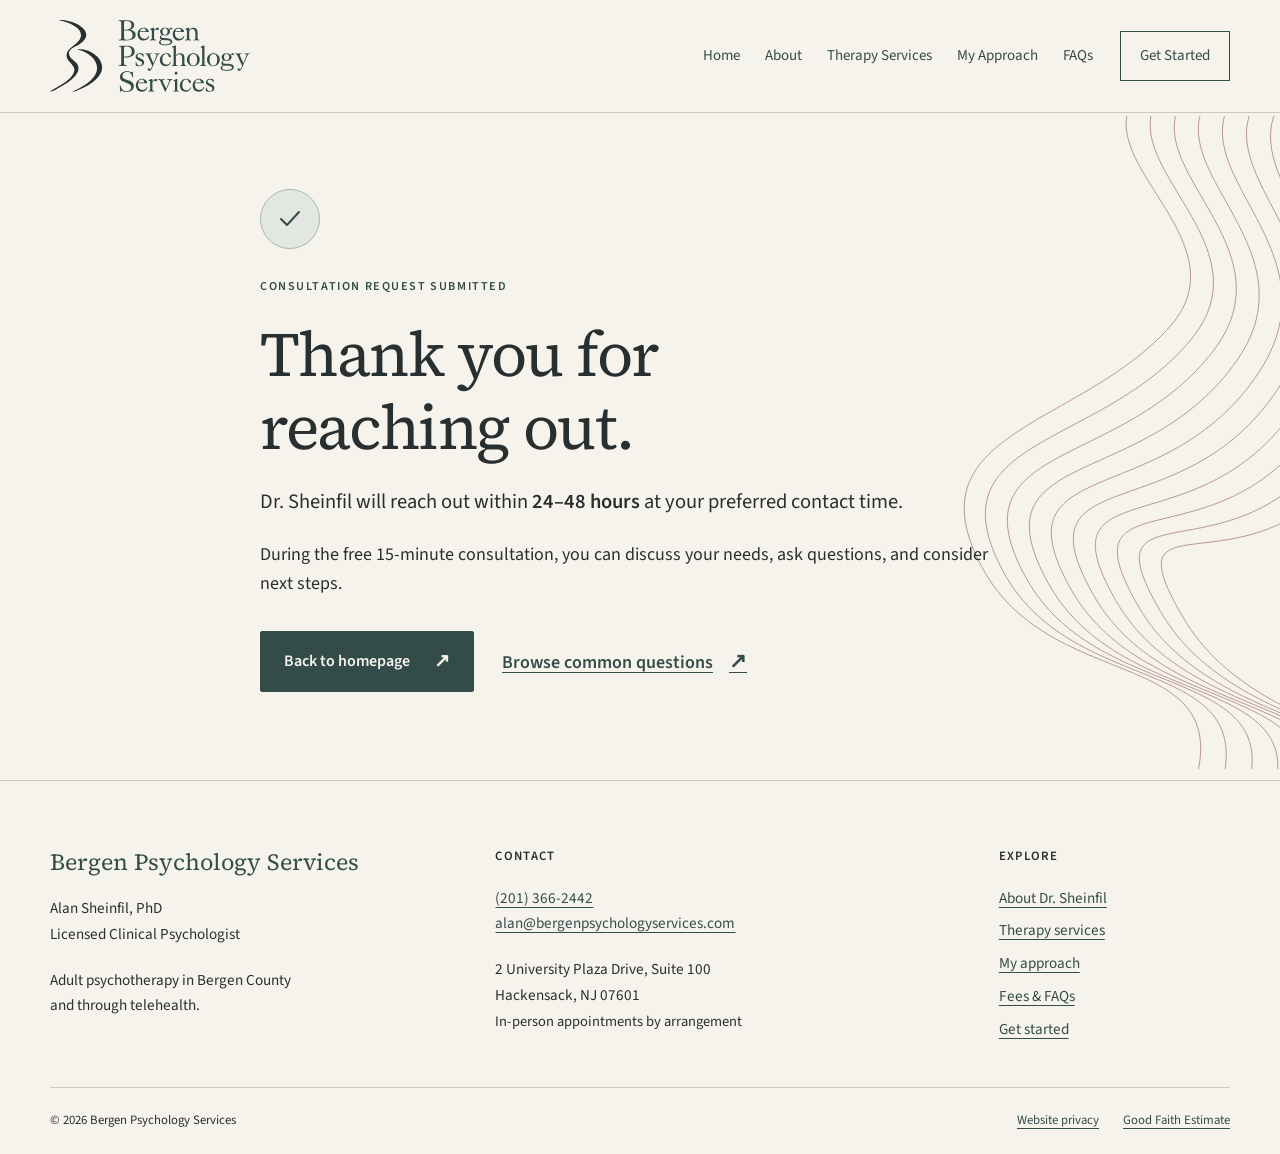
==== thank-you/index.html @ dedd071b "Use clean homepage links and add consultation thank-you page" ====
<!doctype html>
<html lang="en">
  <head>
    <meta charset="utf-8" />
    <meta name="viewport" content="width=device-width, initial-scale=1" />
    <meta name="robots" content="noindex, follow" />
    <title>Thank You | Bergen Psychology Services</title>
    <meta
      name="description"
      content="Thank you for your consultation request. Dr. Sheinfil will reach out within 24–48 hours at your preferred contact time."
    />
    <link
      rel="canonical"
      href="https://bergenpsychologyservices.com/thank-you/"
    />
    <meta property="og:type" content="website" />
    <meta
      property="og:title"
      content="Thank You | Bergen Psychology Services"
    />
    <meta
      property="og:description"
      content="Thank you for your consultation request. Dr. Sheinfil will reach out within 24–48 hours at your preferred contact time."
    />
    <meta
      property="og:url"
      content="https://bergenpsychologyservices.com/thank-you/"
    />
    <meta
      property="og:image"
      content="https://bergenpsychologyservices.com/Images/HeadShot-alans%20(1).png"
    />
    <meta name="theme-color" content="#344c49" />
    <link rel="icon" href="/Images/favicon.svg" type="image/svg+xml" />
    <link
      rel="preload"
      href="/assets/fonts/source-serif-4-latin-400-normal.woff2"
      as="font"
      type="font/woff2"
      crossorigin
    />
    <link
      rel="preload"
      href="/assets/fonts/source-sans-3-latin-400-normal.woff2"
      as="font"
      type="font/woff2"
      crossorigin
    />
    <link rel="stylesheet" href="/assets/site.css?v=consultation-thanks" />
    <script src="/assets/site.js" defer></script>
  </head>
  <body>
    <a class="skip-link" href="#main">Skip to content</a>
    <header class="site-header">
      <div class="container header-inner">
        <a class="brand" href="/" aria-label="Bergen Psychology Services — home"
          ><img
            src="/assets/logo.svg"
            width="210"
            height="76"
            alt="Bergen Psychology Services"
        /></a>
        <nav class="desktop-nav" aria-label="Main">
          <ul>
            <li><a href="/">Home</a></li>
            <li><a href="/about.html">About</a></li>
            <li><a href="/services.html">Therapy Services</a></li>
            <li><a href="/approach.html">My Approach</a></li>
            <li><a href="/faq.html">FAQs</a></li>
            <li>
              <a href="/get-started.html" class="nav-cta">Get Started</a>
            </li>
          </ul>
        </nav>
        <details class="mobile-nav">
          <summary>Menu <span aria-hidden="true">☰</span></summary>
          <nav aria-label="Mobile">
            <ul>
              <li><a href="/">Home</a></li>
              <li><a href="/about.html">About</a></li>
              <li><a href="/services.html">Therapy Services</a></li>
              <li><a href="/approach.html">My Approach</a></li>
              <li><a href="/faq.html">FAQs</a></li>
              <li>
                <a href="/get-started.html" class="nav-cta">Get Started</a>
              </li>
            </ul>
          </nav>
        </details>
      </div>
    </header>
    <main id="main" tabindex="-1">
      <section class="page-hero confirmation">
        <div class="container narrow">
          <div class="confirmation-icon" aria-hidden="true">
            <svg viewBox="0 0 32 32" fill="none">
              <path
                d="m7 16 6 6 12-13"
                stroke="currentColor"
                stroke-width="2"
                stroke-linecap="round"
                stroke-linejoin="round"
              />
            </svg>
          </div>
          <p class="eyebrow">Consultation request submitted</p>
          <h1>Thank you for reaching out.</h1>
          <p class="lede">
            Dr. Sheinfil will reach out within <strong>24–48 hours</strong> at
            your preferred contact time.
          </p>
          <p class="measure">
            During the free 15-minute consultation, you can discuss your needs,
            ask questions, and consider next steps.
          </p>
          <div class="confirmation-actions">
            <a class="button" href="/"
              >Back to homepage <span aria-hidden="true">↗</span></a
            ><a class="text-link" href="/faq.html"
              >Browse common questions <span aria-hidden="true">↗</span></a
            >
          </div>
        </div>
      </section>
    </main>
    <footer class="site-footer">
      <div class="container footer-grid">
        <div>
          <a class="footer-brand" href="/">Bergen Psychology Services</a>
          <p>Alan Sheinfil, PhD<br />Licensed Clinical Psychologist</p>
          <p>
            Adult psychotherapy in Bergen County<br />and through telehealth.
          </p>
        </div>
        <div>
          <h2>Contact</h2>
          <p>
            <a href="tel:+12013662442">(201) 366-2442</a><br /><a
              href="mailto:alan@bergenpsychologyservices.com"
              >alan@bergenpsychologyservices.com</a
            >
          </p>
          <p>
            2 University Plaza Drive, Suite 100<br />Hackensack, NJ 07601<br /><span
              class="small"
              >In-person appointments by arrangement</span
            >
          </p>
        </div>
        <nav aria-label="Footer">
          <h2>Explore</h2>
          <ul>
            <li><a href="/about.html">About Dr. Sheinfil</a></li>
            <li><a href="/services.html">Therapy services</a></li>
            <li><a href="/approach.html">My approach</a></li>
            <li><a href="/faq.html">Fees &amp; FAQs</a></li>
            <li><a href="/get-started.html#request">Get started</a></li>
          </ul>
        </nav>
      </div>
      <div class="container footer-bottom">
        <p>© 2026 Bergen Psychology Services</p>
        <div>
          <a href="/privacy.html">Website privacy</a
          ><a href="/good-faith-estimate.html">Good Faith Estimate</a>
        </div>
      </div>
    </footer>
    <a class="mobile-cta" href="/"
      >Return to homepage <span aria-hidden="true">↗</span></a
    >
  </body>
</html>
---- assets/site.css ----
@font-face {
  font-family: "Source Serif 4";
  src: url("fonts/source-serif-4-latin-400-normal.woff2") format("woff2");
  font-weight: 400;
  font-style: normal;
  font-display: swap;
}
@font-face {
  font-family: "Source Sans 3";
  src: url("fonts/source-sans-3-latin-400-normal.woff2") format("woff2");
  font-weight: 400;
  font-style: normal;
  font-display: swap;
}
@font-face {
  font-family: "Source Sans 3";
  src: url("fonts/source-sans-3-latin-600-normal.woff2") format("woff2");
  font-weight: 600 900;
  font-style: normal;
  font-display: swap;
}
:root {
  --sage: #344c49;
  --ivory: #f6f3ed;
  --linen: #d6ccbe;
  --clay: #a5796b;
  --charcoal: #282f30;
  --muted: #52625e;
  --line: #c9cbc3;
  --paper: #fdfcf9;
  --serif: "Source Serif 4", Georgia, serif;
  --sans: "Source Sans 3", Arial, sans-serif;
}
* {
  box-sizing: border-box;
}
html {
  scroll-behavior: smooth;
  scroll-padding-top: 24px;
}
body {
  margin: 0;
  background: var(--ivory);
  color: var(--charcoal);
  font-family: var(--sans);
  font-size: 18px;
  line-height: 1.6;
  -webkit-font-smoothing: antialiased;
}
h1,
h2,
h3 {
  font-family: var(--serif);
  font-weight: 400;
  line-height: 1.15;
  letter-spacing: -0.025em;
  margin: 0 0 24px;
}
h1 {
  font-size: clamp(2.5rem, 4.9vw, 4.5rem);
}
h2 {
  font-size: clamp(2rem, 3.2vw, 3rem);
}
h3 {
  font-size: 1.65rem;
}
p {
  margin: 0 0 20px;
}
strong {
  font-weight: 600;
}
a {
  color: var(--sage);
  text-underline-offset: 4px;
  text-decoration-thickness: 1px;
}
a:hover {
  text-decoration-thickness: 2px;
}
a,
button,
input,
select,
summary {
  -webkit-tap-highlight-color: transparent;
}
a:focus-visible,
button:focus-visible,
input:focus-visible,
select:focus-visible,
summary:focus-visible {
  outline: 3px solid #846152;
  outline-offset: 5px;
}
img {
  display: block;
  max-width: 100%;
  height: auto;
}
figure {
  margin: 0;
}
ul,
ol {
  padding-left: 1.3em;
  margin: 0 0 24px;
}
li + li {
  margin-top: 8px;
}
hr {
  border: 0;
  border-top: 1px solid var(--line);
  margin: 38px 0;
}
button,
input,
select {
  font: inherit;
}
button,
a,
summary {
  touch-action: manipulation;
}
.container {
  width: min(1180px, calc(100% - 96px));
  margin-inline: auto;
}
.narrow {
  max-width: 760px;
}
.measure {
  max-width: 760px;
}
.small {
  font-size: 0.91rem;
  line-height: 1.55;
}
.nowrap {
  white-space: nowrap;
}
.eyebrow {
  font-family: var(--sans);
  font-size: 0.76rem;
  font-weight: 600;
  letter-spacing: 0.13em;
  text-transform: uppercase;
  color: var(--sage);
  margin-bottom: 22px;
}
.lede {
  font-size: 1.28rem;
  line-height: 1.5;
}
.text-link {
  font-weight: 600;
  display: inline-flex;
  align-items: baseline;
  gap: 16px;
  margin-top: 6px;
}
.text-link span {
  font-size: 1.15em;
}
.button {
  display: inline-flex;
  justify-content: center;
  align-items: center;
  gap: 24px;
  background: var(--sage);
  color: var(--ivory);
  border: 1px solid var(--sage);
  padding: 16px 23px;
  min-height: 54px;
  text-decoration: none;
  font-size: 1rem;
  font-weight: 600;
  line-height: 1.4;
  border-radius: 2px;
  transition: background 0.2s;
  cursor: pointer;
}
.button:hover {
  background: #253b38;
}
.button span {
  font-size: 1.2em;
}
.skip-link {
  position: absolute;
  left: 20px;
  top: -100px;
  padding: 14px 20px;
  z-index: 100;
  background: var(--paper);
  border: 2px solid var(--sage);
}
.skip-link:focus {
  top: 12px;
}
.site-header {
  border-bottom: 1px solid var(--line);
  background: var(--ivory);
}
.header-inner {
  min-height: 112px;
  display: flex;
  justify-content: space-between;
  align-items: center;
  gap: 30px;
}
.brand {
  flex: 0 0 200px;
  display: block;
}
.brand img {
  width: 200px;
  height: auto;
}
.desktop-nav ul,
.mobile-nav ul,
.site-footer nav ul {
  display: flex;
  align-items: center;
  list-style: none;
  margin: 0;
  padding: 0;
  gap: 25px;
}
.desktop-nav li,
.mobile-nav li {
  margin: 0;
}
.desktop-nav a {
  font-size: 0.94rem;
  text-decoration: none;
  white-space: nowrap;
  display: block;
  padding-block: 10px;
}
.desktop-nav a:hover,
.desktop-nav a[aria-current="page"] {
  text-decoration: underline;
  text-underline-offset: 7px;
}
.desktop-nav .nav-cta {
  border: 1px solid var(--sage);
  padding: 12px 19px;
  margin-left: 2px;
}
.desktop-nav .nav-cta:hover {
  background: var(--sage);
  color: var(--ivory);
  text-decoration: none;
}
.mobile-nav {
  display: none;
  position: relative;
}
.mobile-nav summary {
  list-style: none;
  cursor: pointer;
  font-size: 1rem;
  padding: 12px 0 12px 16px;
  display: flex;
  gap: 12px;
}
.mobile-nav summary::-webkit-details-marker {
  display: none;
}
.hero {
  padding: 68px 0 70px;
  position: relative;
  overflow: hidden;
}
.hero:after {
  content: "";
  position: absolute;
  width: 700px;
  height: 700px;
  right: -280px;
  top: 0;
  background: url("contours.svg") center/contain no-repeat;
  opacity: 0.35;
  z-index: 0;
  pointer-events: none;
}
.hero-grid {
  display: grid;
  grid-template-columns: 1.4fr 1fr;
  gap: 72px;
  align-items: center;
  position: relative;
  z-index: 1;
}
.hero h1 {
  font-size: clamp(2.5rem, 4.45vw, 4.15rem);
  line-height: 1.07;
  max-width: 650px;
  margin-bottom: 27px;
}
.hero .lede {
  max-width: 540px;
  font-size: 1.25rem;
  margin-bottom: 17px;
}
.hero-copy > p:not(.eyebrow) {
  max-width: 540px;
}
.hero-copy > .button {
  margin-top: 7px;
}
.hero-detail {
  font-size: 0.85rem;
  color: var(--muted);
  margin: 14px 0 0;
}
.hero-portrait {
  padding: 12px 0 0;
  max-width: 385px;
  justify-self: end;
  width: 100%;
}
.hero-portrait img {
  width: 100%;
  aspect-ratio: 446/550;
  object-fit: cover;
  object-position: top;
  border-radius: 180px 180px 2px 2px;
}
.hero-portrait figcaption {
  padding: 19px 0 0;
  display: flex;
  flex-direction: column;
}
.hero-portrait figcaption strong {
  font-family: var(--serif);
  font-size: 1.45rem;
  font-weight: 400;
  letter-spacing: -0.02em;
}
.hero-portrait figcaption span {
  font-size: 0.9rem;
  color: var(--muted);
  margin-top: 3px;
}
.section {
  padding: 88px 0;
}
.recognition {
  background: var(--paper);
  border-top: 1px solid var(--line);
  border-bottom: 1px solid var(--line);
}
.split {
  display: grid;
  grid-template-columns: 1fr 1fr;
  gap: 90px;
  align-items: start;
}
.split h2 {
  max-width: 510px;
}
.prose p:last-child {
  margin-bottom: 0;
}
.prose h2:not(:first-child) {
  margin-top: 48px;
}
.section-heading {
  display: flex;
  align-items: end;
  justify-content: space-between;
  gap: 45px;
  margin-bottom: 40px;
}
.section-heading h2 {
  margin-bottom: 0;
}
.section-heading .text-link {
  font-size: 1rem;
  flex-shrink: 0;
}
.focus-grid {
  display: grid;
  grid-template-columns: repeat(3, 1fr);
  gap: 38px;
  margin-top: 42px;
}
.focus-grid article {
  border-top: 1px solid var(--sage);
  padding-top: 26px;
  display: flex;
  flex-direction: column;
}
.focus-grid h3 {
  max-width: 300px;
  margin-bottom: 18px;
}
.focus-grid p {
  font-size: 1.05rem;
}
.index-number {
  color: var(--muted);
  font-size: 0.9rem;
  letter-spacing: 0.08em;
  margin-bottom: 28px;
}
.focus-grid .text-link {
  font-size: 0.95rem;
  margin-top: auto;
  padding-top: 12px;
}
.sage {
  background: var(--sage);
  color: var(--ivory);
}
.sage .eyebrow,
.sage a {
  color: var(--ivory);
}
.sage a:focus-visible {
  outline-color: var(--ivory);
}
.sage .split {
  gap: 110px;
}
.sage h2 {
  font-size: clamp(2.1rem, 3.3vw, 3.1rem);
}
.sage p {
  color: #e5e9e3;
}
.principles > div {
  border-top: 1px solid #70837e;
  padding: 24px 0 6px;
}
.principles > div:first-child {
  padding-top: 0;
  border: 0;
}
.principles h3 {
  font-size: 1.55rem;
  margin-bottom: 10px;
}
.principles p {
  font-size: 1.05rem;
}
.linen {
  background: #eae3d9;
}
.steps {
  display: grid;
  grid-template-columns: repeat(3, 1fr);
  list-style: none;
  gap: 40px;
  margin: 42px 0 0;
  padding: 0;
}
.steps li {
  margin: 0;
  border-top: 1px solid #b7b4a8;
  padding-top: 24px;
}
.steps li > span {
  color: var(--sage);
  font-size: 0.85rem;
  display: block;
  margin-bottom: 24px;
}
.steps h3 {
  font-size: 1.55rem;
}
.steps p {
  font-size: 1.05rem;
  margin-bottom: 0;
}
.details-grid {
  display: grid;
  grid-template-columns: 1fr 1fr 1.3fr;
  margin: 0 0 26px;
  gap: 35px;
}
.details-grid > div {
  border-top: 1px solid var(--line);
  padding-top: 22px;
}
.details-grid dt {
  font-size: 0.87rem;
  margin-bottom: 17px;
}
.details-grid dd {
  margin: 0;
  font-size: 0.95rem;
}
.details-grid .display-value {
  font-family: var(--serif);
  font-size: 2rem;
  letter-spacing: -0.03em;
  margin-bottom: 10px;
  line-height: 1.2;
}
.closing {
  padding: 70px 0;
  background: #e2e8e1;
  border-block: 1px solid #c3cec5;
}
.closing-inner {
  display: flex;
  align-items: center;
  justify-content: space-between;
  gap: 60px;
}
.closing-inner > div {
  max-width: 650px;
}
.closing h2 {
  font-size: 2.65rem;
  margin-bottom: 18px;
}
.closing p:last-child {
  margin-bottom: 0;
  max-width: 590px;
}
.closing .button {
  flex-shrink: 0;
}
.page-hero {
  padding: 72px 0 66px;
  border-bottom: 1px solid var(--line);
  background: var(--ivory) url("contours.svg") no-repeat right -180px top 25%;
  background-size: 560px;
}
.page-hero h1 {
  max-width: 900px;
}
.page-hero .lede {
  max-width: 790px;
  margin-bottom: 0;
}
.about-layout {
  display: grid;
  grid-template-columns: 0.85fr 1.4fr;
  gap: 90px;
}
.about-portrait {
  max-width: 365px;
}
.about-portrait img {
  border-radius: 2px;
}
.about-portrait figcaption {
  font-size: 0.9rem;
  color: var(--muted);
  line-height: 1.65;
  padding-top: 20px;
}
.about-layout h2 {
  font-size: 2.45rem;
}
.credentials {
  margin: 0;
}
.credentials > div {
  padding: 20px 0;
  border-top: 1px solid #b7b4a8;
}
.credentials dt {
  font-weight: 600;
}
.credentials dd {
  margin: 6px 0 0;
}
.process-rows {
  max-width: 920px;
}
.process-rows article {
  display: grid;
  grid-template-columns: 90px 1fr;
  gap: 30px;
  padding: 42px 0;
  border-top: 1px solid var(--line);
}
.process-rows article:first-child {
  border: 0;
  padding-top: 0;
}
.process-rows article:last-child {
  padding-bottom: 0;
}
.process-rows .index-number {
  padding-top: 10px;
}
.process-rows p:last-child {
  margin-bottom: 0;
}
.modality-grid {
  display: grid;
  grid-template-columns: 1fr 1fr;
  gap: 64px;
  margin: 42px 0 28px;
}
.modality-grid article {
  border-top: 1px solid #b7b4a8;
  padding-top: 28px;
}
.modality-grid h3 {
  font-size: 2rem;
  min-height: 2.4em;
}
.modality-grid .eyebrow {
  margin-top: -8px;
}
.example {
  border-left: 2px solid #8a6659;
  padding: 4px 0 4px 22px;
  margin-top: 28px;
  font-size: 1rem;
}
.example strong {
  font-size: 0.83rem;
  text-transform: uppercase;
  letter-spacing: 0.08em;
}
.example p {
  margin: 9px 0 0;
}
.faq-layout {
  display: grid;
  grid-template-columns: 340px 1fr;
  gap: 80px;
}
.fee-summary {
  background: #eae3d9;
  padding: 32px;
}
.fee-summary h2 {
  font-size: 3.5rem;
  margin-bottom: 8px;
}
.fee-summary .button {
  padding: 14px 18px;
  font-size: 0.95rem;
  gap: 14px;
}
.fee-summary .small {
  margin: 22px 0 0;
}
.faq-list details {
  border-bottom: 1px solid var(--line);
}
.faq-list details:first-child {
  border-top: 1px solid var(--line);
}
.faq-list summary {
  font-weight: 600;
  font-size: 1.15rem;
  padding: 23px 38px 23px 0;
  cursor: pointer;
  position: relative;
  list-style: none;
}
.faq-list summary::-webkit-details-marker {
  display: none;
}
.faq-list summary:after {
  content: "+";
  position: absolute;
  right: 6px;
  font-size: 1.4rem;
  top: 20px;
  font-weight: 400;
}
.faq-list details[open] summary:after {
  content: "−";
}
.faq-list details > div {
  padding: 0 24px 10px 0;
}
.faq-list details p {
  font-size: 1.05rem;
}
.contact-layout {
  display: grid;
  grid-template-columns: 1fr 1.2fr;
  gap: 90px;
  align-items: start;
}
.contact-info > p {
  max-width: 440px;
}
.contact-details {
  margin: 32px 0;
}
.contact-details > div {
  margin-bottom: 23px;
}
.contact-details dt {
  font-size: 0.81rem;
  font-weight: 600;
  letter-spacing: 0.08em;
  text-transform: uppercase;
  color: var(--muted);
  margin-bottom: 7px;
}
.contact-details dd {
  margin: 0;
}
.contact-details a {
  overflow-wrap: anywhere;
}
.form-panel {
  padding: 38px 42px;
  background: var(--paper);
  border: 1px solid var(--line);
  scroll-margin-top: 25px;
}
.form-panel h2 {
  font-size: 2.2rem;
}
.form-panel > p {
  font-size: 1rem;
}
.form-group {
  margin-bottom: 23px;
}
.form-group label {
  display: block;
  font-weight: 600;
  font-size: 1rem;
  margin-bottom: 7px;
}
.form-group label span {
  font-weight: 400;
  color: var(--muted);
}
.form-group input,
.form-group select {
  width: 100%;
  min-height: 49px;
  border: 1px solid #7c8883;
  background: var(--paper);
  border-radius: 2px;
  padding: 10px 12px;
  color: var(--charcoal);
  font-size: 1rem;
}
.form-panel .button {
  width: 100%;
  margin-top: 4px;
}
.form-note {
  margin: 22px 0 0;
}
.site-footer {
  background: var(--ivory);
  padding: 65px 0 22px;
}
.footer-grid {
  display: grid;
  grid-template-columns: 1fr 1.15fr 0.6fr;
  gap: 60px;
  padding-bottom: 32px;
}
.footer-brand {
  font: 1.45rem var(--serif);
  text-decoration: none;
  display: inline-block;
  margin-bottom: 18px;
}
.site-footer p,
.site-footer li {
  font-size: 0.95rem;
  line-height: 1.7;
}
.site-footer h2 {
  font-family: var(--sans);
  font-size: 0.8rem;
  font-weight: 600;
  text-transform: uppercase;
  letter-spacing: 0.1em;
  margin: 3px 0 22px;
}
.site-footer a {
  overflow-wrap: anywhere;
}
.site-footer nav ul {
  display: block;
}
.site-footer nav li {
  margin-top: 7px;
}
.footer-bottom {
  border-top: 1px solid var(--line);
  padding-top: 22px;
  display: flex;
  align-items: baseline;
  justify-content: space-between;
  gap: 20px;
}
.footer-bottom p,
.footer-bottom a {
  font-size: 0.8rem;
  margin: 0;
}
.footer-bottom > div {
  display: flex;
  gap: 24px;
}
.mobile-cta {
  display: none;
}
.confirmation {
  padding-block: 76px 88px;
}
.confirmation h1 {
  text-wrap: balance;
}
.confirmation-icon {
  display: grid;
  place-items: center;
  width: 60px;
  height: 60px;
  margin-bottom: 28px;
  border: 1px solid #a8b8aa;
  border-radius: 50%;
  background: #e2e8e1;
  color: var(--sage);
}
.confirmation-icon svg {
  width: 32px;
  height: 32px;
}
.confirmation .lede {
  margin-bottom: 24px;
}
.confirmation-actions {
  display: flex;
  flex-wrap: wrap;
  align-items: center;
  gap: 16px 28px;
  margin-top: 32px;
}
.confirmation-actions .text-link {
  margin-top: 0;
}

@media (min-width: 1600px) {
  .hero {
    padding-block: 85px;
  }
  .hero-grid {
    gap: 90px;
  }
}
@media (max-width: 1150px) {
  .container {
    width: calc(100% - 64px);
  }
  .desktop-nav ul {
    gap: 16px;
  }
  .brand {
    flex-basis: 175px;
  }
  .brand img {
    width: 175px;
  }
  .desktop-nav a {
    font-size: 0.88rem;
  }
  .hero-grid {
    gap: 44px;
  }
  .split,
  .about-layout {
    gap: 55px;
  }
  .sage .split {
    gap: 65px;
  }
  .closing-inner {
    gap: 32px;
  }
  .closing h2 {
    font-size: 2.35rem;
  }
  .closing .button {
    max-width: 275px;
  }
  .focus-grid {
    gap: 26px;
  }
  .faq-layout {
    grid-template-columns: 300px 1fr;
    gap: 40px;
  }
  .contact-layout {
    gap: 50px;
  }
  .form-panel {
    padding: 30px;
  }
  .footer-grid {
    gap: 35px;
  }
  .details-grid .display-value {
    font-size: 1.8rem;
  }
}
@media (max-width: 980px) {
  .desktop-nav {
    display: none;
  }
  .mobile-nav {
    display: block;
  }
  .header-inner {
    min-height: 96px;
  }
  .brand img {
    width: 185px;
  }
  .mobile-nav nav {
    position: absolute;
    right: 0;
    top: 55px;
    z-index: 30;
    background: var(--paper);
    border: 1px solid var(--line);
    box-shadow: 0 10px 25px #283c3020;
    width: 260px;
    padding: 12px 20px;
  }
  .mobile-nav ul {
    display: block;
  }
  .mobile-nav a {
    display: block;
    padding: 11px 8px;
    font-size: 1.05rem;
  }
  .mobile-nav a[aria-current="page"] {
    font-weight: 600;
  }
  .hero h1 {
    font-size: 3.1rem;
  }
  .hero-grid {
    grid-template-columns: 1.25fr 0.85fr;
    gap: 38px;
  }
  .hero-portrait {
    align-self: start;
    margin-top: 32px;
  }
  .section {
    padding: 68px 0;
  }
  .split {
    gap: 40px;
  }
  .section-heading {
    display: block;
  }
  .section-heading .text-link {
    margin-top: 24px;
  }
  .focus-grid {
    gap: 24px;
  }
  .focus-grid h3 {
    font-size: 1.5rem;
  }
  .sage .split {
    gap: 40px;
  }
  .closing-inner {
    display: block;
  }
  .closing .button {
    max-width: none;
    margin-top: 28px;
  }
  .about-layout {
    gap: 44px;
    grid-template-columns: 0.8fr 1.2fr;
  }
  .modality-grid {
    gap: 40px;
  }
  .faq-layout {
    grid-template-columns: 265px 1fr;
    gap: 35px;
  }
  .fee-summary {
    padding: 25px;
  }
  .fee-summary .button {
    display: flex;
    gap: 10px;
  }
  .contact-layout {
    gap: 40px;
    grid-template-columns: 1fr 1.2fr;
  }
  .form-panel {
    padding: 28px;
  }
  .footer-grid {
    grid-template-columns: 1fr 1fr;
  }
  .site-footer nav {
    grid-column: 1/-1;
  }
  .site-footer nav ul {
    display: flex;
    flex-wrap: wrap;
    gap: 22px;
  }
  .site-footer nav li {
    margin: 0;
  }
  .site-footer nav h2 {
    margin-bottom: 15px;
  }
}
@media (max-width: 760px) {
  .confirmation {
    background-image: none;
  }
  html {
    scroll-padding-bottom: 110px;
  }
  .container {
    width: calc(100% - 44px);
  }
  body {
    font-size: 17px;
  }
  h1 {
    font-size: 2.65rem;
  }
  h2 {
    font-size: 2.1rem;
  }
  h3 {
    font-size: 1.55rem;
  }
  .eyebrow {
    font-size: 0.71rem;
    margin-bottom: 17px;
  }
  .header-inner {
    min-height: 90px;
  }
  .brand {
    flex-basis: 170px;
  }
  .brand img {
    width: 170px;
  }
  .hero {
    padding: 42px 0 50px;
  }
  .hero-grid {
    grid-template-columns: 1fr;
    gap: 35px;
  }
  .hero h1 {
    font-size: clamp(2.25rem, 7.3vw, 3.5rem);
    max-width: 580px;
  }
  .hero .lede {
    font-size: 1.17rem;
  }
  .hero-copy > p:not(.eyebrow) {
    max-width: 580px;
  }
  .hero .button {
    font-size: 0.95rem;
    gap: 18px;
  }
  .hero-detail {
    font-size: 0.8rem;
  }
  .hero-portrait {
    margin-top: 0;
    max-width: 325px;
    justify-self: center;
  }
  .hero-portrait img {
    aspect-ratio: 446/490;
    border-radius: 150px 150px 2px 2px;
  }
  .hero:after {
    top: auto;
    bottom: -60px;
    width: 580px;
    height: 580px;
    right: -235px;
  }
  .hero-portrait figcaption {
    padding-top: 15px;
  }
  .section {
    padding: 53px 0;
  }
  .split {
    grid-template-columns: 1fr;
    gap: 24px;
  }
  .split h2 {
    margin-bottom: 0;
  }
  .recognition .prose {
    padding-top: 8px;
  }
  .section-heading {
    margin-bottom: 28px;
  }
  .section-heading .text-link {
    margin-top: 22px;
  }
  .focus-grid {
    grid-template-columns: 1fr;
    gap: 33px;
    margin-top: 30px;
  }
  .focus-grid article {
    padding-top: 20px;
    display: block;
  }
  .index-number {
    margin-bottom: 18px;
  }
  .focus-grid h3 {
    font-size: 1.8rem;
    max-width: 400px;
  }
  .focus-grid p {
    max-width: 550px;
  }
  .focus-grid .text-link {
    margin-top: 0;
    padding-top: 0;
  }
  .sage .split {
    gap: 36px;
  }
  .sage h2 {
    font-size: 2.15rem;
    margin-bottom: 22px;
  }
  .principles h3 {
    font-size: 1.6rem;
  }
  .steps {
    grid-template-columns: 1fr;
    gap: 27px;
    margin-top: 30px;
  }
  .steps li {
    display: grid;
    grid-template-columns: 35px 1fr;
    gap: 14px;
    padding-top: 22px;
  }
  .steps li > span {
    padding-top: 3px;
  }
  .steps h3 {
    margin-bottom: 13px;
  }
  .details-grid {
    grid-template-columns: 1fr;
    gap: 27px;
    margin-top: 25px;
  }
  .details-grid > div {
    padding-top: 18px;
  }
  .details-grid dt {
    margin-bottom: 13px;
  }
  .details-grid .display-value {
    font-size: 1.9rem;
  }
  .closing {
    padding: 49px 0;
  }
  .closing h2 {
    font-size: 2.1rem;
  }
  .closing-inner > .button {
    font-size: 0.95rem;
  }
  .page-hero {
    padding: 44px 0 43px;
    background-position: right -280px center;
    background-size: 540px;
  }
  .page-hero h1 {
    font-size: 2.6rem;
  }
  .page-hero .lede {
    font-size: 1.17rem;
  }
  .about-layout {
    grid-template-columns: 1fr;
    gap: 38px;
  }
  .about-portrait {
    max-width: 310px;
    justify-self: center;
  }
  .about-layout h2 {
    font-size: 2.1rem;
  }
  .credentials > div:first-child {
    padding-top: 23px;
  }
  .process-rows article {
    grid-template-columns: 32px 1fr;
    gap: 16px;
    padding-block: 30px;
  }
  .process-rows .index-number {
    padding-top: 4px;
  }
  .process-rows h2 {
    font-size: 1.95rem;
  }
  .modality-grid {
    grid-template-columns: 1fr;
    gap: 36px;
    margin-top: 32px;
  }
  .modality-grid h3 {
    min-height: 0;
    font-size: 1.95rem;
    max-width: 480px;
  }
  .modality-grid .eyebrow {
    margin-top: 0;
  }
  .faq-layout {
    grid-template-columns: 1fr;
    gap: 37px;
  }
  .fee-summary {
    padding: 28px;
  }
  .fee-summary .button {
    display: inline-flex;
  }
  .faq-list summary {
    font-size: 1.1rem;
  }
  .contact-layout {
    grid-template-columns: 1fr;
    gap: 40px;
  }
  .form-panel {
    padding: 27px 22px;
  }
  .form-panel h2 {
    font-size: 2rem;
  }
  .form-panel .button {
    font-size: 0.95rem;
    gap: 16px;
  }
  .form-group input,
  .form-group select {
    font-size: 16px;
  }
  .site-footer {
    padding: 45px 0 110px;
  }
  .footer-grid {
    grid-template-columns: 1fr;
    gap: 22px;
  }
  .site-footer nav {
    grid-column: auto;
  }
  .site-footer nav ul {
    gap: 10px 22px;
  }
  .site-footer nav a {
    display: inline-block;
    padding: 5px 0;
  }
  .footer-bottom {
    flex-direction: column;
    gap: 14px;
    padding-top: 20px;
  }
  .footer-bottom > div {
    flex-wrap: wrap;
    gap: 10px 22px;
  }
  .mobile-cta {
    position: fixed;
    left: 14px;
    right: 14px;
    bottom: max(12px, env(safe-area-inset-bottom));
    z-index: 25;
    background: var(--sage);
    color: var(--ivory);
    border: 1px solid #9aa9a0;
    box-shadow: 0 4px 20px #12282025;
    border-radius: 3px;
    min-height: 52px;
    display: flex;
    align-items: center;
    justify-content: center;
    gap: 22px;
    padding: 13px 15px;
    font-size: 0.95rem;
    font-weight: 600;
    text-decoration: none;
  }
  .mobile-cta:hover {
    background: #253b38;
  }
  .mobile-cta:focus-visible {
    outline-color: var(--charcoal);
  }
  .desktop-break {
    display: none;
  }
}
@media (max-width: 360px) {
  .container {
    width: calc(100% - 36px);
  }
  .brand {
    flex-basis: 150px;
  }
  .brand img {
    width: 150px;
  }
  .mobile-nav summary {
    font-size: 0.9rem;
    gap: 9px;
  }
  .hero h1 {
    font-size: 2.2rem;
  }
  .button {
    padding: 14px 17px;
    gap: 12px;
  }
  .hero-detail {
    font-size: 0.77rem;
  }
  .page-hero h1 {
    font-size: 2.35rem;
  }
  .form-panel {
    padding: 23px 17px;
  }
  .form-panel h2 {
    font-size: 1.8rem;
  }
  .process-rows article {
    grid-template-columns: 1fr;
    gap: 0;
  }
  .mobile-cta {
    font-size: 0.87rem;
    gap: 15px;
  }
  .hero-copy > .button {
    width: 100%;
    font-size: 0.9rem;
  }
  .closing-inner > .button {
    font-size: 0.9rem;
  }
  .faq-layout .button {
    font-size: 0.9rem;
  }
}
@media (prefers-reduced-motion: reduce) {
  html {
    scroll-behavior: auto;
  }
  * {
    transition: none !important;
  }
}
@media print {
  body {
    background: white;
    color: black;
    font-size: 11pt;
  }
  .site-header,
  .site-footer,
  .mobile-cta,
  .closing,
  .skip-link {
    display: none;
  }
  .container {
    width: 100%;
  }
  .section,
  .page-hero,
  .hero {
    padding: 20px 0;
    background: none;
  }
  .hero-grid,
  .split,
  .contact-layout,
  .faq-layout {
    display: block;
  }
  .hero-portrait {
    max-width: 180px;
  }
  .sage,
  .linen {
    background: none;
    color: black;
  }
  .sage a,
  .sage p,
  .sage .eyebrow {
    color: black;
  }
  .faq-list details > div {
    display: block;
  }
  .button {
    color: black;
    background: none;
    border: 1px solid black;
  }
  .form-panel {
    break-inside: avoid;
  }
}
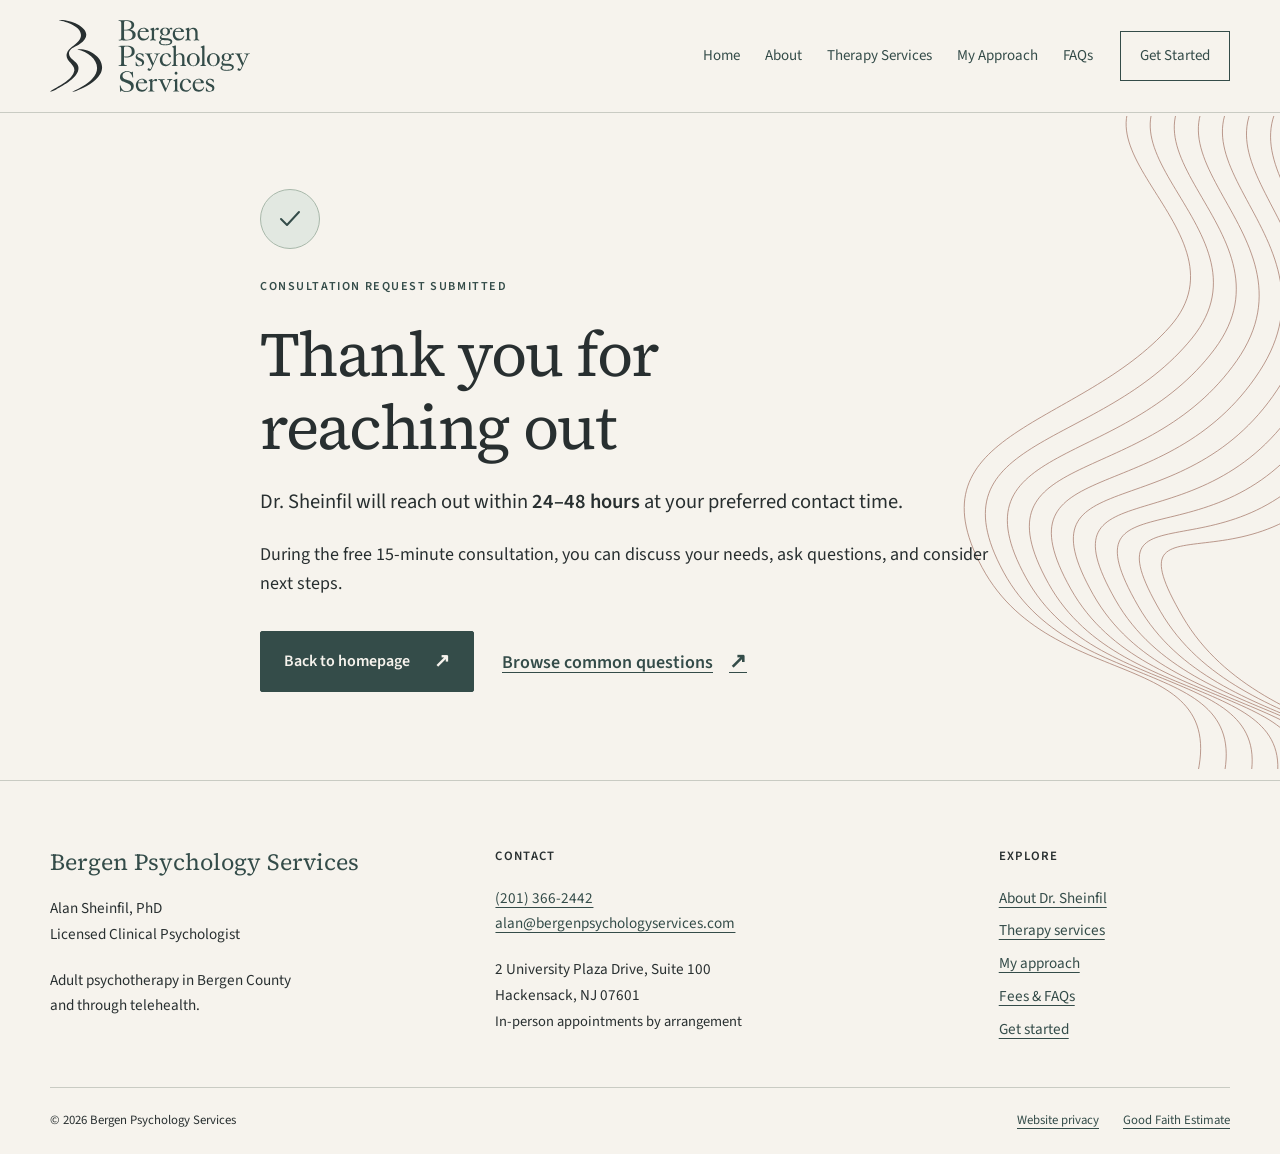
==== commit 051a4f9a: "Make heading punctuation consistent across all pages" ====
--- a/thank-you/index.html
+++ b/thank-you/index.html
@@ -104,7 +104,7 @@
             </svg>
           </div>
           <p class="eyebrow">Consultation request submitted</p>
-          <h1>Thank you for reaching out.</h1>
+          <h1>Thank you for reaching out</h1>
           <p class="lede">
             Dr. Sheinfil will reach out within <strong>24–48 hours</strong> at
             your preferred contact time.
